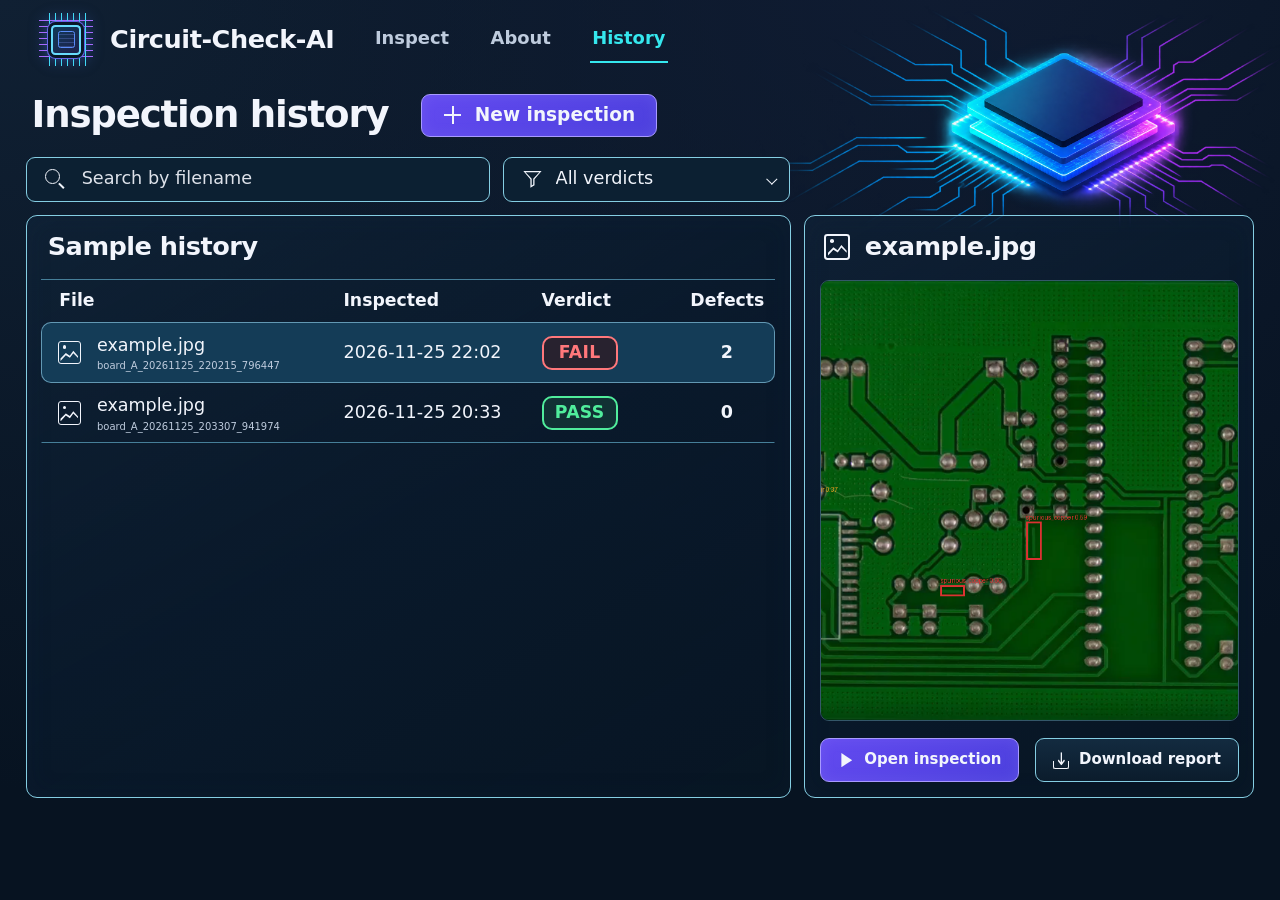
==== frontend/history.html @ 36305d1b "Add Circuit-Check-AI frontend and inspection API" ====
<!doctype html>
<html lang="en">
<head>
  <meta charset="utf-8">
  <meta name="viewport" content="width=device-width, initial-scale=1">
  <meta name="theme-color" content="#081525">
  <title>History | Circuit-Check-AI</title>
  <link rel="icon" href="data:,">
  <link rel="stylesheet" href="./styles.css">
  <script type="module" src="./history.js"></script>
</head>
<body class="page-history">
  <a class="skip-link" href="#main">Skip to content</a>
  <header class="site-header">
    <div class="site-bar shell">
      <a class="brand" href="./index.html"><span class="brand-mark" aria-hidden="true"></span>Circuit-Check-AI</a>
      <nav class="site-nav" aria-label="Main navigation">
        <a href="./index.html">Inspect</a>
        <a href="./about.html">About</a>
        <a href="./history.html" aria-current="page">History</a>
      </nav>
    </div>
  </header>

  <main id="main" tabindex="-1" class="shell history-main">
    <header class="page-intro history-intro">
      <h1>Inspection history</h1>
      <a class="button button-primary" href="./index.html?new=1"><span class="icon icon-plus" aria-hidden="true"></span>New inspection</a>
    </header>

    <div class="history-filters" role="search" aria-label="Filter sample history">
      <div class="history-filter search-field">
        <span class="icon icon-search" aria-hidden="true"></span>
        <label class="visually-hidden" for="filename-search">Search by filename</label>
        <input type="search" id="filename-search" placeholder="Search by filename" autocomplete="off" aria-controls="history-table">
      </div>
      <div class="history-filter select-wrap">
        <span class="icon icon-filter" aria-hidden="true"></span>
        <label class="visually-hidden" for="verdict-filter">Filter by verdict</label>
        <select id="verdict-filter" aria-controls="history-table">
          <option value="">All verdicts</option>
          <option value="PASS">PASS</option>
          <option value="FAIL">FAIL</option>
          <option value="REVIEW">REVIEW</option>
        </select>
      </div>
    </div>

    <div class="history-grid">
      <section class="panel history-list" aria-labelledby="history-heading">
        <h2 id="history-heading">Sample history</h2>
        <table id="history-table" class="history-table" aria-labelledby="history-heading" hidden>
          <thead>
            <tr>
              <th scope="col">File</th>
              <th scope="col">Inspected</th>
              <th scope="col">Verdict</th>
              <th scope="col">Defects</th>
            </tr>
          </thead>
          <tbody id="history-rows"></tbody>
        </table>
        <div class="history-empty" id="history-empty">
          <p role="status" id="history-status">Loading sample history…</p>
          <button class="button button-small" id="reset-filters" type="button" hidden>Clear filters</button>
        </div>
      </section>

      <section class="panel history-preview" aria-labelledby="preview-heading">
        <header class="preview-heading">
          <span class="icon icon-image" aria-hidden="true"></span>
          <h2 id="preview-heading">Inspection preview</h2>
        </header>
        <div class="history-image-frame">
          <img id="history-image" alt="Annotated PCB from the selected sample" hidden>
          <p id="preview-status" role="status">Select a sample to preview its board.</p>
        </div>
        <div class="preview-actions" id="preview-actions" hidden>
          <a class="button button-primary" id="open-inspection"><span class="icon icon-play" aria-hidden="true"></span>Open inspection</a>
          <a class="button" id="history-download" download><span class="icon icon-download" aria-hidden="true"></span>Download report</a>
        </div>
      </section>
    </div>
  </main>
</body>
</html>
---- frontend/styles.css ----
:root {
  color-scheme: dark;
  font-family: Inter, "Segoe UI", system-ui, sans-serif;
  color: #f2f5fc;
  background: #071321;
  --bg: #071321;
  --panel: #0b1c2d;
  --stroke: #467f99;
  --stroke-soft: #345769;
  --light-stroke: #85cee3;
  --text: #f2f5fc;
  --muted: #becbdd;
  --cyan: #35e7ee;
  --purple: #5845e7;
  --red: #ff777b;
  --amber: #ffba48;
  --green: #50ed9c;
  --radius: 12px;
  --gap: clamp(12px, 1.05vw, 19px);
}

*, *::before, *::after { box-sizing: border-box; }
[hidden] { display: none !important; }
body {
  margin: 0;
  min-width: 0;
  min-height: 100vh;
  background: radial-gradient(ellipse at 73% -12%, #101c33 0%, transparent 58%),
    radial-gradient(ellipse at 0% 0%, #102033 0%, transparent 62%), var(--bg);
  line-height: 1.45;
}
main { position: relative; }
h1, h2, h3, p, figure { margin: 0; }
a { color: var(--cyan); }
button, input, select { font: inherit; }
button, select { color: inherit; }
button:not(:disabled), select:not(:disabled), a[href] { cursor: pointer; }
button:disabled, select:disabled { cursor: not-allowed; }
img { display: block; max-width: 100%; }
:focus-visible { outline: 3px solid var(--cyan); outline-offset: 4px; }
::selection { background: #3bdbed; color: var(--bg); }
.visually-hidden {
  position: absolute;
  width: 1px;
  height: 1px;
  overflow: hidden;
  clip-path: inset(50%);
  white-space: nowrap;
}
.skip-link { position: absolute; z-index: 5; padding: .7rem 1rem; background: var(--bg); transform: translateY(-120%); }
.skip-link:focus { transform: translateY(0); }
.shell { width: min(100% - clamp(28px, 4vw, 64px), 1920px); margin-inline: auto; }

.site-header { position: relative; isolation: isolate; }
.site-bar { display: flex; align-items: center; gap: clamp(26px, 3vw, 54px); min-height: clamp(74px, 8.8svh, 86px); padding-inline: clamp(0px, 1vw, 16px); }
.brand {
  display: inline-flex;
  align-items: center;
  gap: clamp(10px, 1.25vw, 21px);
  color: var(--text);
  font-size: clamp(22px, 2vw, 34px);
  font-weight: 760;
  letter-spacing: -.018em;
  white-space: nowrap;
  text-decoration: none;
}
.brand-mark {
  --pin-color: #41d9f5;
  position: relative;
  flex: none;
  width: clamp(36px, 4.35vw, 67px);
  aspect-ratio: 1;
  background:
    radial-gradient(circle at 50% 50%, #0d263c 0 36%, transparent 37%),
    repeating-linear-gradient(90deg, transparent 0 7%, var(--pin-color) 7% 10%, transparent 10% 15%) center / 72% 97%,
    repeating-linear-gradient(0deg, transparent 0 7%, #a66aff 7% 10%, transparent 10% 15%) center / 97% 72%;
  background-repeat: no-repeat;
  filter: drop-shadow(0 0 6px #4169d980);
}
.brand-mark::before, .brand-mark::after { content: ""; position: absolute; border-radius: 15%; }
.brand-mark::before { inset: 23%; border: 2px solid #68dbfc; background: linear-gradient(140deg, #103957, #1e204c); box-shadow: 0 0 0 3px #091827, 0 0 0 4px #6566e7; }
.brand-mark::after { inset: 35%; border: 1px solid #5a8cf8; background: repeating-linear-gradient(0deg, #6b82df55 0 1px, transparent 1px 4px); }
.site-nav { display: flex; align-items: center; gap: clamp(14px, 2.9vw, 49px); }
.site-nav a { text-decoration: none; border-bottom: 2px solid transparent; padding: .52em .12em .58em; color: var(--muted); font-size: clamp(16px, 1.4vw, 23px); font-weight: 550; }
.site-nav a:hover { color: var(--text); }
.site-nav a[aria-current="page"] { color: var(--cyan); border-color: var(--cyan); }
.site-header::before {
  content: "";
  position: absolute;
  z-index: -1;
  inset: 0 0 auto auto;
  width: min(52vw, 64svh, 740px);
  aspect-ratio: 1920 / 819;
  background: url("./assets/header-chip.png") right top / contain no-repeat;
  pointer-events: none;
}

.panel {
  border: 1px solid var(--stroke);
  border-radius: var(--radius);
  background: linear-gradient(150deg, #10253a8a, #09192bdf 53%, #081624ce);
  box-shadow: inset 0 0 24px #0f23422b;
}
.button {
  display: inline-flex;
  align-items: center;
  justify-content: center;
  gap: .62em;
  min-height: 45px;
  padding: .45rem .9rem;
  color: var(--text);
  text-decoration: none;
  border: 1px solid var(--light-stroke);
  border-radius: 9px;
  background: linear-gradient(180deg, #132b40, #0b1c2c);
  white-space: nowrap;
  font-size: clamp(14px, 1.17vw, 19px);
  font-weight: 550;
  transition: background-color .15s, border-color .15s, filter .15s;
}
.button:not(:disabled):hover { border-color: #b4f3ff; filter: brightness(1.15); }
.button-primary { background: linear-gradient(145deg, #634af0, #4c40dd); border-color: #a89aff; box-shadow: inset 0 0 14px #b5a2ff25; font-weight: 680; }
.button:disabled { opacity: .6; }
.button-small { min-height: 38px; padding-inline: .7rem; font-size: clamp(13px, 1vw, 16px); }
.text-button { background: none; border: 0; color: var(--cyan); text-decoration: underline; text-underline-offset: 3px; padding: .15rem 0; }
.text-button:hover { color: #a1f8ff; }

.icon { display: inline-block; position: relative; flex: none; width: 1.15em; height: 1.15em; vertical-align: middle; }
.icon::before, .icon::after { position: absolute; content: ""; }
.icon-play::before { inset: 9% 13%; background: currentColor; clip-path: polygon(10% 0, 95% 50%, 10% 100%); }
.icon-upload::before, .icon-download::before {
  inset: 57% 4% 1%;
  border: .09em solid currentColor;
  border-top: 0;
  border-radius: 0 0 .14em .14em;
}
.icon-upload::after, .icon-download::after { inset: 0 19% 22%; background: currentColor; clip-path: polygon(50% 0, 84% 35%, 75% 44%, 56% 24%, 56% 100%, 44% 100%, 44% 24%, 25% 44%, 16% 35%); }
.icon-download::after { transform: rotate(180deg); }
.icon-search::before { inset: 2% 25% 25% 2%; border: .09em solid currentColor; border-radius: 50%; }
.icon-search::after { width: 36%; height: .09em; inset: 77% auto auto 64%; transform: rotate(45deg); background: currentColor; }
.icon-frame {
  background: linear-gradient(currentColor, currentColor) 0 0 / 32% .09em,
    linear-gradient(currentColor, currentColor) 0 0 / .09em 32%,
    linear-gradient(currentColor, currentColor) 100% 0 / 32% .09em,
    linear-gradient(currentColor, currentColor) 100% 0 / .09em 32%,
    linear-gradient(currentColor, currentColor) 0 100% / 32% .09em,
    linear-gradient(currentColor, currentColor) 0 100% / .09em 32%,
    linear-gradient(currentColor, currentColor) 100% 100% / 32% .09em,
    linear-gradient(currentColor, currentColor) 100% 100% / .09em 32%;
  background-repeat: no-repeat;
}
.icon-left::before, .icon-right::before { inset: 13% 0; background: currentColor; clip-path: polygon(9% 47%, 83% 47%, 56% 14%, 63% 7%, 99% 50%, 63% 93%, 56% 86%, 83% 55%, 9% 55%); }
.icon-left { transform: rotate(180deg); }
.icon-plus::before { inset: 46% 9%; background: currentColor; }
.icon-plus::after { inset: 9% 46%; background: currentColor; }
.icon-chip::before { inset: 21%; border: .09em solid currentColor; border-radius: .14em; }
.icon-chip::after {
  inset: 0;
  background: repeating-linear-gradient(90deg, transparent 0 15%, currentColor 15% 24%, transparent 24% 31%) 50% 3% / 65% 13%,
    repeating-linear-gradient(90deg, transparent 0 15%, currentColor 15% 24%, transparent 24% 31%) 50% 97% / 65% 13%,
    repeating-linear-gradient(0deg, transparent 0 15%, currentColor 15% 24%, transparent 24% 31%) 3% 50% / 13% 65%,
    repeating-linear-gradient(0deg, transparent 0 15%, currentColor 15% 24%, transparent 24% 31%) 97% 50% / 13% 65%;
  background-repeat: no-repeat;
}
.icon-image { border: .09em solid currentColor; border-radius: .15em; }
.icon-image::before { inset: 29% 8% 10%; background: currentColor; clip-path: polygon(0 80%, 30% 38%, 52% 59%, 72% 21%, 100% 64%, 100% 78%, 72% 39%, 53% 75%, 30% 55%, 0 100%); }
.icon-image::after { inset: 16% auto auto 18%; width: 16%; aspect-ratio: 1; background: currentColor; border-radius: 50%; }
.icon-filter::before { inset: 8% 4%; background: currentColor; clip-path: polygon(0 0,100% 0,61% 51%,61% 85%,39% 100%,39% 51%,0 0,13% 9%,46% 48%,46% 87%,54% 81%,54% 48%,87% 9%,13% 9%); }

.verdict {
  --verdict-color: var(--muted);
  display: inline-flex;
  align-items: center;
  justify-content: center;
  min-width: 5.4em;
  padding: .14em .46em;
  border: 1px solid var(--verdict-color);
  border-radius: .48em;
  color: var(--verdict-color);
  background: color-mix(in srgb, var(--verdict-color) 13%, #081524);
  font-weight: 780;
  letter-spacing: .02em;
}
.verdict[data-status="FAIL"] { --verdict-color: var(--red); }
.verdict[data-status="PASS"] { --verdict-color: var(--green); }
.verdict[data-status="REVIEW"] { --verdict-color: var(--amber); }
.verdict-large { min-width: 3.3em; font-size: clamp(30px, 3vw, 48px); line-height: 1.02; border-width: 2px; border-radius: .25em; box-shadow: 0 0 21px color-mix(in srgb, var(--verdict-color) 24%, transparent), inset 0 0 16px #ffffff0b; }

.inspect-main { padding: clamp(24px, 6svh, 72px) 0 clamp(18px, 2.5svh, 26px); }
.inspection-actions { display: flex; align-items: stretch; flex-wrap: wrap; gap: 10px var(--gap); }
.file-control { display: flex; align-items: center; gap: .8em; width: clamp(240px, 28vw, 440px); min-height: 46px; padding: .35rem .95rem; border-radius: 9px; border: 1px solid #5995ac; background: #0d1f30d9; font-size: clamp(14px, 1.24vw, 20px); }
.file-name { min-width: 0; flex: 1; overflow: hidden; white-space: nowrap; text-overflow: ellipsis; }
.file-picker { flex: none; border-inline-start: 1px solid var(--stroke); padding-inline-start: .8em; }
.download-action { margin-inline-start: auto; }
.inspection-notice { min-height: 29px; display: flex; gap: .25rem 1rem; flex-wrap: wrap; align-items: center; padding-block: 4px; color: var(--muted); font-size: 13px; }
.notice-error { color: #ff9a9d; }
.inspect-workspace { display: grid; grid-template-columns: minmax(0, 3.02fr) minmax(285px, 1fr); align-items: stretch; gap: var(--gap); }
.boards { display: grid; gap: var(--gap); grid-template-rows: auto 1fr; min-width: 0; }
.zoom-controls { display: flex; flex-wrap: wrap; align-items: center; gap: 10px clamp(10px, 1.25vw, 20px); min-height: 51px; padding: 6px clamp(10px, 1.25vw, 20px); font-size: clamp(14px, 1.22vw, 20px); }
.sync-control { display: inline-flex; align-items: center; position: relative; gap: .62em; padding-inline-end: clamp(10px, 1.25vw, 20px); border-inline-end: 1px solid var(--stroke); white-space: nowrap; }
.sync-control input { position: absolute; width: 1px; height: 1px; opacity: 0; }
.switch-ui { display: inline-block; width: 2.55em; height: 1.30em; position: relative; border-radius: 2em; background: #345467; border: 1px solid #7095a7; transition: background-color .15s; }
.switch-ui::after { content: ""; position: absolute; top: 9%; left: 5%; width: 43%; height: 82%; border-radius: 50%; background: #f2fcff; transition: transform .15s; }
.sync-control input:checked + .switch-ui { background: #08adbd; }
.sync-control input:checked + .switch-ui::after { transform: translateX(112%); }
.sync-control input:focus-visible + .switch-ui { outline: 3px solid var(--cyan); outline-offset: 3px; }
.sync-control:has(input:disabled) { opacity: .58; }
.sync-control:has(input:enabled) { cursor: pointer; }
.select-wrap { position: relative; color: var(--text); }
.select-wrap::after { content: ""; position: absolute; right: .85rem; top: 44%; width: .48rem; height: .48rem; border: solid currentColor; border-width: 0 1.5px 1.5px 0; transform: translateY(-25%) rotate(45deg); pointer-events: none; }
.select-wrap select { appearance: none; width: 100%; min-height: 38px; padding: .2rem 1.9rem .2rem .8rem; border: 1px solid var(--stroke); border-radius: 8px; background: #0c2032; color: var(--text); }
.select-wrap select:disabled { opacity: .58; }
.board-grid { display: grid; grid-template-columns: repeat(2, minmax(0, 1fr)); gap: var(--gap); }
.board-panel { min-width: 0; padding: 7px; position: relative; display: flex; flex-direction: column; }
.board-panel h2 { margin: 2px 0 10px; padding-inline: clamp(11px, 1.45vw, 24px); font-size: clamp(18px, 1.6vw, 26px); }
.image-stage { flex: 1; overflow: hidden; position: relative; border-radius: 7px; aspect-ratio: 1.07; min-height: 240px; background: #061320; isolation: isolate; }
.image-stage::after { content: ""; position: absolute; z-index: 4; inset: 6px; pointer-events: none; background:
    linear-gradient(#c8e7f1, #c8e7f1) 0 0 / 12px 1px,
    linear-gradient(#c8e7f1, #c8e7f1) 0 0 / 1px 12px,
    linear-gradient(#c8e7f1, #c8e7f1) 100% 0 / 12px 1px,
    linear-gradient(#c8e7f1, #c8e7f1) 100% 0 / 1px 12px,
    linear-gradient(#c8e7f1, #c8e7f1) 0 100% / 12px 1px,
    linear-gradient(#c8e7f1, #c8e7f1) 0 100% / 1px 12px,
    linear-gradient(#c8e7f1, #c8e7f1) 100% 100% / 12px 1px,
    linear-gradient(#c8e7f1, #c8e7f1) 100% 100% / 1px 12px;
  background-repeat: no-repeat; opacity: .8;
}
.board-layer { position: absolute; top: 0; left: 0; transform-origin: top left; }
.board-layer img { width: 100%; height: 100%; max-width: none; }
.board-empty { display: grid; position: absolute; inset: 0; place-content: center; justify-items: center; gap: 8px; padding: 18px; text-align: center; color: var(--muted); background: radial-gradient(ellipse at center, #132b40aa 0%, #081724a0 71%), repeating-linear-gradient(0deg, #48708818 0 1px, transparent 1px 28px), repeating-linear-gradient(90deg,#48708818 0 1px, transparent 1px 28px); }
.board-empty strong { color: #e0eef9; font-size: clamp(16px, 1.35vw, 21px); }
.board-empty > span { max-width: 26ch; font-size: clamp(13px, 1vw, 16px); }
.empty-symbol { display: grid; place-items: center; width: 3.4rem; aspect-ratio: 1; border: 1px solid #368195; border-radius: 11px; background: #102c3d; color: #8ee3ed; font-size: 1.55rem; margin-bottom: .35rem; }
.is-dragging { outline: 2px solid var(--cyan); outline-offset: 2px; box-shadow: inset 0 0 0 4px #35e7ee3b; }
.detection-box { position: absolute; z-index: 2; pointer-events: none; border: 3px solid #ffc64c; border-radius: 8px; color: #130f04; box-shadow: 0 0 18px #ffac307d, inset 0 0 12px #ffc44b2e; }
.detection-box span { position: absolute; top: -2.15em; left: 50%; transform: translateX(-50%); border-radius: 6px; background: #ffbd42; padding: .12em .43em; font-weight: 800; }
.board-map { position: absolute; z-index: 3; right: 11px; bottom: 11px; width: clamp(82px, 23%, 150px); overflow: hidden; pointer-events: none; border: 1px solid #b1d3e5; border-radius: 8px; box-shadow: 0 5px 13px #0008; background: #081523; }
.board-map img { width: 100%; }
#map-markers { position: absolute; inset: 0; pointer-events: none; }
.map-marker { position: absolute; transform: translate(-50%, -50%); min-width: 14px; height: 14px; padding-inline: 2px; text-align: center; border: 1px solid #ffcf71; border-radius: 4px; background: #101923; color: #ffdb84; font-size: 9px; font-weight: 800; line-height: 12px; }
.map-marker.is-active { background: #ffbd42; color: #1b140a; z-index: 1; }
.map-view { position: absolute; border: 1px solid #d7fbff; box-shadow: 0 0 0 1px #142332; pointer-events: none; }
.verdict-panel { min-width: 0; padding: clamp(12px, 1vw, 17px); }
.verdict-heading { display: flex; flex-wrap: wrap; align-items: flex-start; gap: .3rem .6rem; justify-content: space-between; }
.verdict-heading h2 { font-size: clamp(19px, 1.58vw, 25px); letter-spacing: -.025em; }
.sample-tag { display: inline-flex; align-items: center; border: 1px solid #398699; border-radius: 20px; padding: .16em .6em .22em; color: #9ee8f3; font-size: 12px; line-height: 1.3; white-space: nowrap; }
.verdict-summary { text-align: center; padding: clamp(13px, 1.25vw, 22px) 0 13px; display: grid; justify-items: center; gap: 6px; }
.confirmed-total { font-size: clamp(16px, 1.4vw, 23px); font-weight: 720; }
.confirmed-total[data-status="FAIL"] { color: var(--red); }
.confirmed-total[data-status="PASS"] { color: var(--green); }
.confirmed-total[data-status="REVIEW"] { color: var(--amber); }
.review-total { color: var(--muted); font-size: clamp(13px, 1.05vw, 17px); }
.findings-section { padding-top: 11px; border-top: 1px solid var(--stroke); }
.findings-section h3 { font-size: clamp(18px, 1.4vw, 23px); margin-bottom: 7px; }
.findings-list { margin: 0; padding: 0; list-style: none; display: grid; gap: 6px; }
.finding-row { width: 100%; min-height: 43px; display: grid; grid-template-columns: 2.1ch minmax(0, 1fr) auto; align-items: center; text-align: left; gap: clamp(5px, 1vw, 15px); padding: .38rem .55rem .38rem .8rem; border: 1px solid var(--stroke-soft); border-radius: 8px; background: #081725; font-size: clamp(14px, 1.16vw, 19px); }
.finding-row[aria-pressed="true"] { background: linear-gradient(110deg, #244a64, #173449); border-color: #699db7; box-shadow: inset 4px 0 #ffbf40; }
.finding-row:hover { border-color: var(--light-stroke); }
.finding-number { font-weight: 750; color: #ffc353; font-variant-numeric: tabular-nums; }
.finding-row[data-severity="critical"] .finding-number { color: var(--red); }
.finding-name { min-width: 0; overflow-wrap: anywhere; }
.finding-badge { border-radius: 6px; background: #ffbb48; color: #171105; padding: .15em .45em; font-size: clamp(11px, .92vw, 14px); font-weight: 740; white-space: nowrap; }
.finding-row[data-severity="critical"] .finding-badge { background: var(--red); }
.finding-row[data-kind="review"] .finding-badge { background: #261e14; color: #ffce80; border: 1px solid #9d7235; }
.finding-nav { display: flex; justify-content: space-between; align-items: center; gap: 8px; margin-top: clamp(13px, 1.5vw, 24px); padding-top: 15px; border-top: 1px solid var(--stroke); }
.finding-nav > span { white-space: nowrap; font-size: clamp(12px, 1vw, 16px); }
.verdict-empty, .no-findings { color: var(--muted); padding-block: .75rem; }

@media (max-width: 1120px) {
  .download-action { margin-inline-start: 0; }
  .inspect-workspace { grid-template-columns: minmax(0, 2.18fr) minmax(275px, 1fr); }
}
@media (max-width: 880px) {
  .site-bar { min-height: 90px; }
  .site-header::before { width: min(47vw, 470px); opacity: .8; }
  .inspect-workspace { grid-template-columns: minmax(0, 1fr); }
  .verdict-panel { min-height: auto; }
  .verdict-heading { justify-content: flex-start; align-items: center; }
  .finding-nav { justify-content: center; gap: 1rem; }
}
@media (max-width: 610px) {
  .inspect-main { padding-top: 13px; }
  .site-bar { align-items: flex-start; flex-direction: column; gap: 5px; min-height: auto; padding-block: 16px 9px; }
  .site-nav { gap: clamp(19px, 7vw, 37px); }
  .site-header::before { width: min(48vw, 253px); top: 6px; opacity: .76; }
  .file-control { width: 100%; }
  .inspection-actions .button { min-height: 43px; flex: 1 0 auto; }
  .board-grid { grid-template-columns: minmax(0, 1fr); }
  .board-panel h2 { margin-bottom: 6px; }
  .image-stage { min-height: 170px; aspect-ratio: 1.58; }
  .zoom-controls { gap: 8px; }
  .zoom-controls > .icon-search { display: none; }
  #original-stage:has(.board-layer[hidden]) { min-height: 144px; aspect-ratio: auto; }
  #original-stage:has(.board-layer[hidden]) .board-empty { gap: 4px; }
  #original-stage:has(.board-layer[hidden]) .empty-symbol { width: 2.55rem; font-size: 1.1rem; }
  .sync-control { padding-inline-end: 8px; }
  .select-wrap select { min-height: 36px; padding-inline-start: .48rem; }
  .button-small { padding-inline: .5rem; }
  .inspection-notice { min-height: 30px; }
}
@media (prefers-reduced-motion: reduce) {
  *, *::before, *::after { transition-duration: 0s !important; scroll-behavior: auto !important; }
}

.page-intro { margin-bottom: clamp(15px, 2.2svh, 23px); }
.page-intro h1 { font-size: clamp(29px, 3.25vw, 53px); font-weight: 760; line-height: 1.12; letter-spacing: -.032em; }
.page-intro p { color: var(--muted); font-size: clamp(16px, 1.75vw, 27px); margin-top: .2em; }
.about-main { padding: clamp(5px, 1.5svh, 15px) 0 clamp(18px, 2.5svh, 26px); }
.about-intro { padding-inline: clamp(0px, 1.15vw, 18px); }
.about-grid { display: grid; grid-template-columns: minmax(0, 1.33fr) minmax(0, 1fr); gap: var(--gap); align-items: stretch; }
.workflow-panel, .about-sample, .defect-types { border-color: var(--light-stroke); border-radius: 15px; }
.workflow-panel { display: flex; flex-direction: column; min-width: 0; padding: clamp(14px, 1.4vw, 24px); }
.workflow-panel h2, .defect-types h2 { font-size: clamp(23px, 2.35vw, 37px); font-weight: 730; letter-spacing: -.025em; line-height: 1.17; }
.workflow-steps {
  --step-gap: clamp(17px, 3vw, 46px);
  display: grid;
  grid-template-columns: repeat(4, minmax(0, 1fr));
  gap: var(--step-gap);
  margin: auto 0;
  padding: clamp(14px, 2.5svh, 26px) 0;
  list-style: none;
}
.workflow-steps li {
  position: relative;
  min-width: 0;
  min-height: clamp(136px, 21svh, 200px);
  display: flex;
  flex-direction: column;
  align-items: center;
  justify-content: center;
  gap: .7em;
  padding: .55em;
  border: 1px solid #7be8ef;
  border-radius: 16px;
  background: linear-gradient(150deg, #0c2334, #0a1929);
  color: var(--text);
  text-align: center;
  font-size: clamp(15px, 1.44vw, 23px);
  font-weight: 580;
  line-height: 1.23;
  overflow-wrap: anywhere;
}
.workflow-steps li > .icon:first-child { color: #8af5fb; font-size: clamp(32px, 3.35vw, 54px); filter: drop-shadow(0 0 7px #5bf4f237); }
.workflow-steps li > .icon-chip:first-child { color: #36e8ef; }
.step-arrow { position: absolute; top: 50%; left: calc(100% + var(--step-gap) / 2); transform: translate(-50%, -50%); color: #8af5fb; font-size: clamp(13px, 1.9vw, 30px); }
.workflow-steps li > span:nth-child(2) { max-width: 10ch; }
.about-sample { min-width: 0; padding: clamp(10px, 1.05vw, 18px) clamp(10px, 1.7vw, 28px) 10px; text-align: center; display: grid; align-content: center; }
.about-sample-media { display: grid; place-items: center; aspect-ratio: 1.72; overflow: hidden; border: 1px solid var(--stroke-soft); border-radius: 12px; background: #071421; color: var(--muted); }
.about-sample-media img { width: 100%; height: 100%; object-fit: cover; }
.about-sample figcaption { padding-top: 4px; font-size: clamp(15px, 1.34vw, 22px); }
.defect-types { margin-top: var(--gap); padding: clamp(13px, 1.6svh, 17px); }
.defect-types h2 { font-size: clamp(22px, 2.06vw, 33px); }
.defect-type-list { display: grid; grid-template-columns: repeat(6, minmax(0, 1fr)); gap: clamp(9px, 1.2vw, 20px); list-style: none; margin: clamp(10px, 1.4svh, 15px) 0 0; padding: 0; }
.defect-type-list li { min-height: clamp(46px, 6.2svh, 60px); display: grid; place-items: center; text-align: center; padding: .4rem; border: 1px solid #a0e8f0; border-radius: 11px; background: #091d2c; font-size: clamp(15px, 1.5vw, 24px); font-weight: 580; line-height: 1.16; }
.about-footer { display: grid; justify-items: center; text-align: center; gap: clamp(10px, 1.5svh, 16px); padding-top: clamp(13px, 1.65svh, 18px); }
.about-footer > p { color: #dfe8f4; font-size: clamp(14px, 1.33vw, 21px); }
.about-footer .button { min-height: clamp(45px, 5.8svh, 56px); padding-inline: clamp(18px, 3vw, 46px); font-size: clamp(16px, 1.6vw, 25px); }

@media (max-width: 890px) {
  .about-grid { grid-template-columns: minmax(0, 1fr); }
  .about-sample-media { aspect-ratio: 1.9; }
  .defect-type-list { grid-template-columns: repeat(3, minmax(0, 1fr)); }
}
@media (max-width: 510px) {
  .workflow-steps { --step-gap: 18px; grid-template-columns: repeat(2, minmax(0, 1fr)); gap: 10px var(--step-gap); padding-bottom: 0; }
  .workflow-steps li { min-height: 116px; }
  .workflow-steps li:nth-child(2) .step-arrow { display: none; }
  .defect-type-list { grid-template-columns: repeat(2, minmax(0, 1fr)); }
}

.history-main { padding: clamp(7px, 1.6svh, 17px) 0 clamp(19px, 2.5svh, 26px); }
.history-intro { display: flex; flex-wrap: wrap; align-items: center; gap: 12px clamp(19px, 2.5vw, 42px); padding-inline: 6px; }
.history-intro h1 { font-size: clamp(29px, 2.9vw, 48px); }
.history-intro .button { min-height: clamp(43px, 3.2vw, 52px); padding-inline: clamp(12px, 1.6vw, 26px); font-size: clamp(15px, 1.45vw, 23px); }
.history-filters { width: calc((100% - var(--gap)) * .629); display: grid; grid-template-columns: minmax(0, 1.62fr) minmax(0, 1fr); gap: var(--gap); margin-bottom: var(--gap); }
.history-filter { display: flex; min-width: 0; align-items: center; min-height: clamp(43px, 3.12vw, 51px); border: 1px solid var(--light-stroke); border-radius: 9px; background: #0c2032; font-size: clamp(15px, 1.38vw, 22px); }
.history-filter > .icon { position: absolute; left: clamp(11px, 1.4vw, 23px); pointer-events: none; }
.history-filter input, .history-filter select { width: 100%; min-width: 0; min-height: inherit; padding: .25rem 1.8rem .25rem clamp(36px, 4.3vw, 69px); border: 0; border-radius: inherit; background: transparent; color: var(--text); }
.history-filter input::placeholder { color: var(--text); opacity: .91; }
.history-filter select option { background: #102335; color: var(--text); }
.history-filter select { padding-inline-start: clamp(36px, 4vw, 63px); }
.search-field { position: relative; }
.history-grid { display: grid; grid-template-columns: minmax(0, 1.7fr) minmax(0, 1fr); gap: var(--gap); align-items: stretch; }
.history-list, .history-preview { min-width: 0; border-color: var(--light-stroke); border-radius: 11px; padding: clamp(11px, 1.15vw, 19px); }
.history-list h2, .preview-heading h2 { font-size: clamp(22px, 2vw, 32px); letter-spacing: -.02em; line-height: 1.25; }
.history-list h2 { margin: 0 0 clamp(13px, 1.3vw, 21px) .25em; }
.history-table { width: 100%; border-collapse: separate; border-spacing: 0; text-align: left; }
.history-table th { padding: .55em .5em .68em; border-top: 1px solid var(--stroke); font-size: clamp(13px, 1.35vw, 22px); line-height: 1.2; }
.history-table th:first-child { width: 40%; padding-left: clamp(8px, 1.4vw, 22px); }
.history-table th:nth-child(2) { width: 27%; }
.history-table th:nth-child(3) { width: 20%; }
.history-table th:last-child, .history-table td:last-child { text-align: center; }
.history-table td { height: clamp(55px, 6.7svh, 64px); padding: .3em .5em; border: 1px solid transparent; border-right: 0; border-left: 0; border-bottom-color: var(--stroke); font-size: clamp(13px, 1.37vw, 22px); }
.history-table td:first-child { border-left: 1px solid transparent; padding-inline-start: .3em; }
.history-table td:last-child { border-right: 1px solid transparent; font-weight: 680; }
.history-table tr.is-selected td { background: #143c57; border-color: #6298b3; }
.history-table tr.is-selected td:first-child { border-radius: 10px 0 0 10px; }
.history-table tr.is-selected td:last-child { border-radius: 0 10px 10px 0; }
.history-table tbody tr { cursor: pointer; }
.history-table tbody tr:hover:not(.is-selected) td { background: #102b41; }
.history-file { display: flex; align-items: center; gap: clamp(6px, 1.25vw, 20px); width: 100%; min-width: 0; border: 0; padding: .25em clamp(2px, .8vw, 13px); text-align: left; background: transparent; }
.history-file > .icon { font-size: 1.15em; }
.history-file-label { min-width: 0; display: grid; gap: 2px; }
.history-file-label > span, .history-file-label > small { overflow-wrap: anywhere; }
.history-file-label small { color: var(--muted); font-size: clamp(10px, .78vw, 13px); line-height: 1.17; }
.history-file:focus-visible { border-radius: 5px; outline-offset: 1px; }
.history-table time { font-variant-numeric: tabular-nums; }
.history-table .verdict { min-width: 4.4em; border-width: 2px; border-radius: 10px; font-size: clamp(12px, 1.35vw, 22px); }
.history-empty { display: grid; justify-items: start; gap: 13px; padding: clamp(13px, 2vw, 28px) .5em; color: var(--muted); border-top: 1px solid var(--stroke); }
.history-preview { display: flex; flex-direction: column; gap: clamp(11px, 1.9svh, 19px); }
.preview-heading { display: flex; align-items: center; gap: .9rem; padding-inline: .25rem; }
.preview-heading > .icon { font-size: clamp(21px, 1.8vw, 29px); }
.preview-heading h2 { overflow-wrap: anywhere; }
.history-image-frame { display: grid; place-items: center; aspect-ratio: 1.17; overflow: hidden; border: 1px solid var(--stroke-soft); border-radius: 9px; background: #071421; color: var(--muted); text-align: center; }
.history-image-frame img { width: 100%; height: 100%; object-fit: cover; }
.history-image-frame p { max-width: 29ch; padding: 1rem; }
.preview-actions { display: flex; flex-wrap: wrap; gap: clamp(8px, 1.2vw, 19px); }
.preview-actions .button { min-height: clamp(42px, 3.46vw, 55px); flex: 1 1 auto; }

@media (max-width: 990px) {
  .history-filters { width: 100%; }
  .history-table th:first-child { width: 38%; }
  .history-table th:nth-child(2) { width: 25%; }
}
@media (max-width: 780px) {
  .history-grid { grid-template-columns: minmax(0, 1fr); }
  .history-image-frame { aspect-ratio: 1.65; }
}
@media (max-width: 510px) {
  .history-intro { padding-inline: 0; }
  .history-filters { grid-template-columns: minmax(0, 1fr); gap: 8px; }
  .history-table { table-layout: fixed; }
  .history-table th { padding-inline: .15rem; font-size: clamp(10px, 3.05vw, 14px); }
  .history-table th:first-child { width: 40%; padding-left: .35rem; }
  .history-table th:nth-child(2) { width: 25%; }
  .history-table th:nth-child(3) { width: 21%; }
  .history-table td { padding-inline: .15rem; }
  .history-table .verdict { min-width: 0; padding-inline: .25rem; border-width: 1px; border-radius: 6px; font-size: clamp(10px, 3vw, 14px); }
  .history-file { padding-inline: 0 .15rem; }
  .history-file > .icon { display: none; }
  .history-table time { font-size: clamp(11px, 3vw, 14px); }
  .preview-heading { gap: .65rem; }
}

@media (min-width: 1121px) and (min-height: 760px) {
  .page-inspect { display: flex; flex-direction: column; height: 100svh; }
  .inspect-main {
    flex: 1;
    min-height: 0;
    display: grid;
    grid-template-rows: auto auto minmax(0, 1fr);
    padding-top: clamp(58px, 12.7svh, 120px);
  }
  .inspect-workspace, .boards, .board-grid, .board-panel, .verdict-panel { min-height: 0; }
  .boards { grid-template-rows: auto minmax(0, 1fr); }
  .image-stage { min-height: 0; aspect-ratio: auto; }
  .verdict-panel, #verdict-results, .findings-section { display: flex; flex-direction: column; }
  #verdict-results, .findings-section, .findings-list { min-height: 0; }
  .verdict-heading, .verdict-summary, .findings-section h3, .finding-nav { flex: none; }
  .findings-list {
    margin-inline: -4px;
    padding: 4px;
    overflow-y: auto;
    overscroll-behavior-y: contain;
    align-content: start;
  }
  .finding-row:focus-visible { outline-offset: 1px; }
  .finding-nav { margin-top: 12px; padding-top: 12px; }

  .about-sample-media { height: clamp(224px, 36svh, 350px); aspect-ratio: auto; }
  .history-image-frame { height: clamp(270px, 49svh, 460px); aspect-ratio: auto; }
}

@media (prefers-reduced-motion: no-preference) {
  .verdict.is-feedback[data-status="PASS"] { animation: verdict-pass 350ms ease-out; }
  .verdict.is-feedback[data-status="FAIL"] { animation: verdict-fail 330ms ease-in-out; }
  .verdict.is-feedback[data-status="REVIEW"] { animation: verdict-review 450ms ease-out; }
}
@keyframes verdict-pass {
  0%, 100% { transform: scale(1); }
  45% { transform: scale(1.075); }
}
@keyframes verdict-fail {
  0%, 100% { transform: translateY(0); }
  45% { transform: translateY(-5px); }
}
@keyframes verdict-review {
  from { opacity: .65; }
  to { opacity: 1; }
}
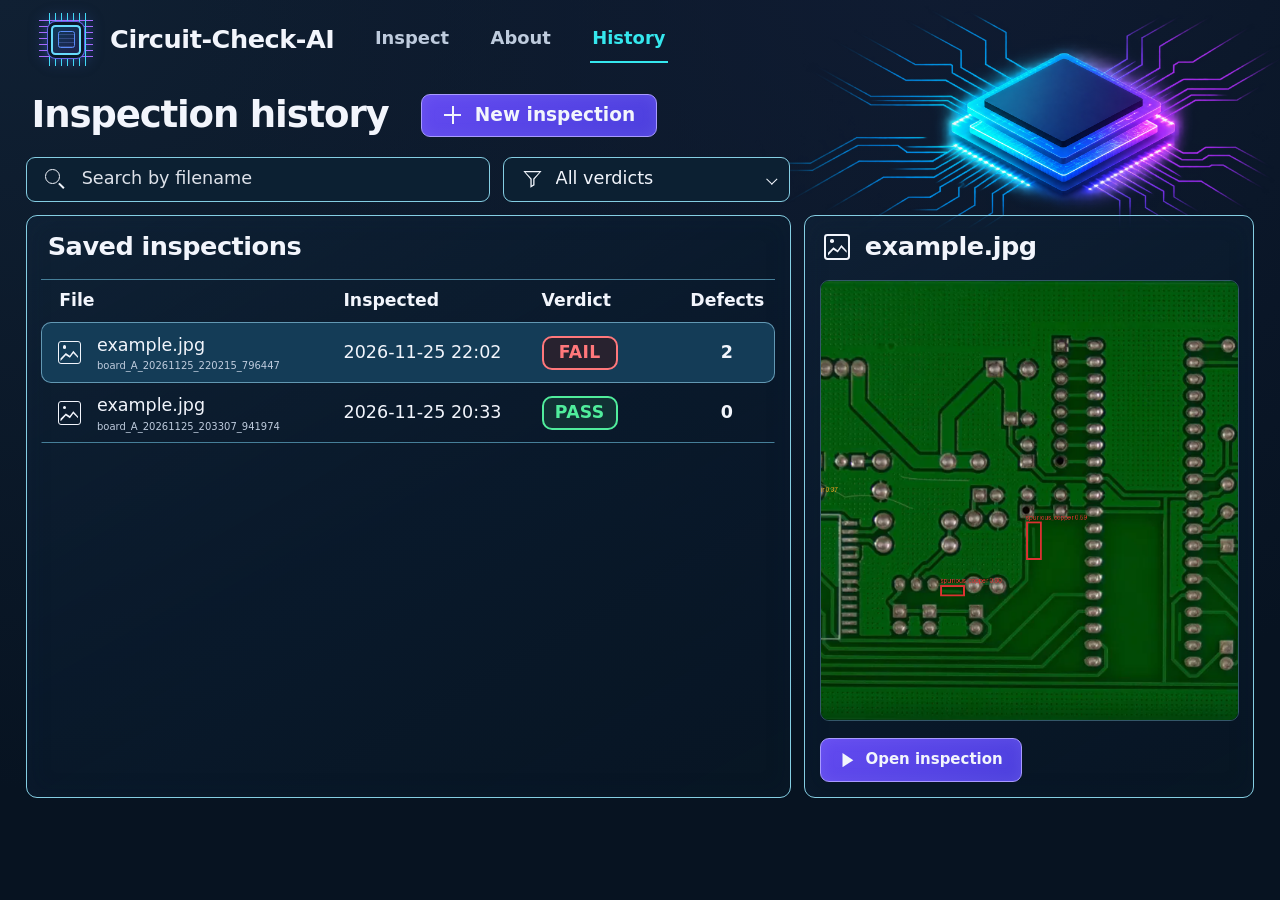
==== commit 923f28ce: "Save live PCB inspections and export PDF reports" ====
--- a/frontend/history.html
+++ b/frontend/history.html
@@ -28,7 +28,7 @@
       <a class="button button-primary" href="./index.html?new=1"><span class="icon icon-plus" aria-hidden="true"></span>New inspection</a>
     </header>
 
-    <div class="history-filters" role="search" aria-label="Filter sample history">
+    <div class="history-filters" role="search" aria-label="Filter inspection history">
       <div class="history-filter search-field">
         <span class="icon icon-search" aria-hidden="true"></span>
         <label class="visually-hidden" for="filename-search">Search by filename</label>
@@ -48,7 +48,7 @@
 
     <div class="history-grid">
       <section class="panel history-list" aria-labelledby="history-heading">
-        <h2 id="history-heading">Sample history</h2>
+        <h2 id="history-heading">Saved inspections</h2>
         <table id="history-table" class="history-table" aria-labelledby="history-heading" hidden>
           <thead>
             <tr>
@@ -61,7 +61,7 @@
           <tbody id="history-rows"></tbody>
         </table>
         <div class="history-empty" id="history-empty">
-          <p role="status" id="history-status">Loading sample history…</p>
+          <p role="status" id="history-status">Loading inspection history…</p>
           <button class="button button-small" id="reset-filters" type="button" hidden>Clear filters</button>
         </div>
       </section>
@@ -72,8 +72,8 @@
           <h2 id="preview-heading">Inspection preview</h2>
         </header>
         <div class="history-image-frame">
-          <img id="history-image" alt="Annotated PCB from the selected sample" hidden>
-          <p id="preview-status" role="status">Select a sample to preview its board.</p>
+          <img id="history-image" alt="Annotated PCB from the selected inspection" hidden>
+          <p id="preview-status" role="status">Select an inspection to preview its board.</p>
         </div>
         <div class="preview-actions" id="preview-actions" hidden>
           <a class="button button-primary" id="open-inspection"><span class="icon icon-play" aria-hidden="true"></span>Open inspection</a>
--- a/frontend/styles.css
+++ b/frontend/styles.css
@@ -414,8 +414,16 @@
 .history-image-frame { display: grid; place-items: center; aspect-ratio: 1.17; overflow: hidden; border: 1px solid var(--stroke-soft); border-radius: 9px; background: #071421; color: var(--muted); text-align: center; }
 .history-image-frame img { width: 100%; height: 100%; object-fit: cover; }
 .history-image-frame p { max-width: 29ch; padding: 1rem; }
-.preview-actions { display: flex; flex-wrap: wrap; gap: clamp(8px, 1.2vw, 19px); }
-.preview-actions .button { min-height: clamp(42px, 3.46vw, 55px); flex: 1 1 auto; }
+.preview-actions {
+  display: grid;
+  grid-template-columns: repeat(2, minmax(0, 1fr));
+  gap: clamp(8px, 1.2vw, 19px);
+}
+.preview-actions .button {
+  min-height: clamp(42px, 3.46vw, 55px);
+  text-align: center;
+  white-space: normal;
+}
 
 @media (max-width: 990px) {
   .history-filters { width: 100%; }
@@ -440,6 +448,7 @@
   .history-file > .icon { display: none; }
   .history-table time { font-size: clamp(11px, 3vw, 14px); }
   .preview-heading { gap: .65rem; }
+  .preview-actions { grid-template-columns: 1fr; }
 }
 
 @media (min-width: 1121px) and (min-height: 760px) {
